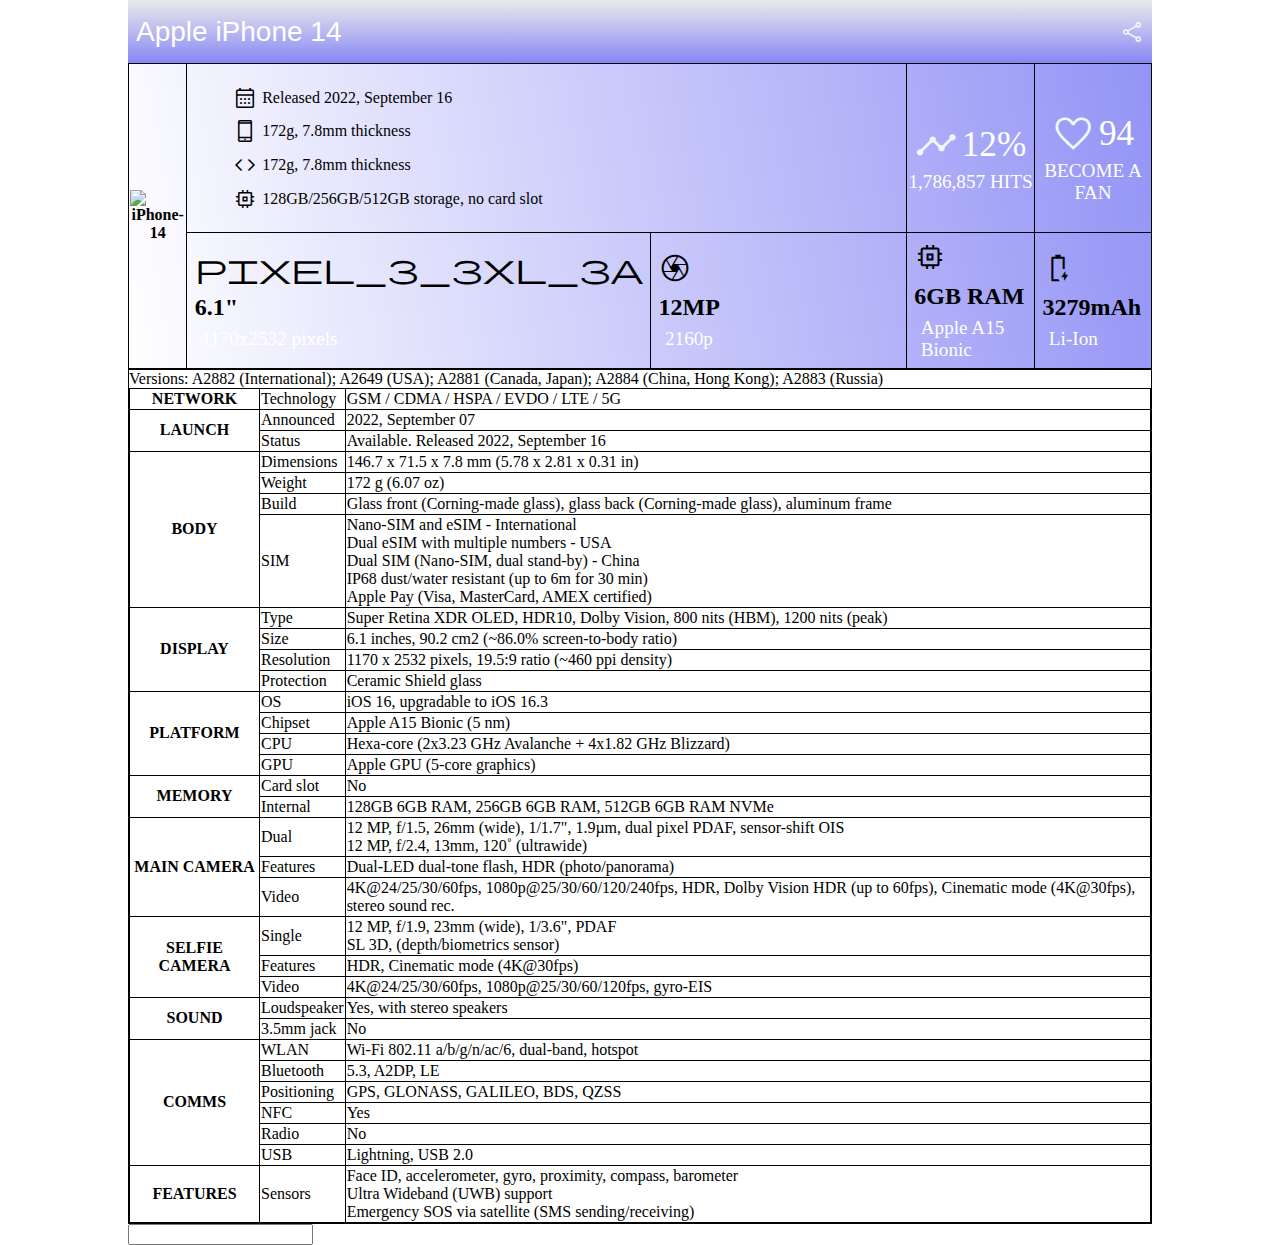
==== index.html @ 143f9861 "change file name of table.html to index.html" ====
<!DOCTYPE html>
<html lang="en">
  <head>
    <meta charset="UTF-8" />
    <meta http-equiv="X-UA-Compatible" content="IE=edge" />
    <meta name="viewport" content="width=device-width, initial-scale=1.0" />
    <title>Document</title>
    <link rel="stylesheet" href="./table.css" />
    <link
      rel="stylesheet"
      href="https://fonts.googleapis.com/css2?family=Material+Symbols+Outlined:opsz,wght,FILL,GRAD@20..48,100..700,0..1,-50..200"
    />
    <style>
      .material-symbols-outlined {
        font-variation-settings: "FILL" 0, "wght" 400, "GRAD" 0, "opsz" 48;
      }
    </style>
  </head>
  <body>
    <div class="conatiner">
      <div class="brand-name">
        <h1>Apple iPhone 14</h1>
        <span
          class="material-symbols-outlined"
          style="color: aliceblue; padding-right: 0.5rem"
        >
          share
        </span>
      </div>
      <div class="table-container">
        <table style="width: 100%">
          <tr>
            <th rowspan="2">
              <!-- <div style="object-fit: contain;width: 100%;height: auto;"> -->
              <img
                src="https://fdn2.gsmarena.com/vv/bigpic/apple-iphone-14.jpg"
                alt="iPhone-14"
              />
              <!-- </div> -->
            </th>
            <td colspan="2">
              <ul>
                <li>
                  <div class="details">
                    <span class="material-symbols-outlined">
                      calendar_month
                    </span>
                    <span>Released 2022, September 16</span>
                  </div>
                </li>
                <li>
                  <div class="details">
                    <span class="material-symbols-outlined">
                      phone_iphone
                    </span>
                    <span>172g, 7.8mm thickness</span>
                  </div>
                </li>
                <li>
                  <div class="details">
                    <span class="material-symbols-outlined"> code </span>
                    <span>172g, 7.8mm thickness</span>
                  </div>
                </li>
                <li>
                  <div class="details">
                    <span class="material-symbols-outlined"> memory </span>
                    <span>128GB/256GB/512GB storage, no card slot</span>
                  </div>
                </li>
              </ul>
            </td>
            <td>
              <div class="sale">
                <div class="details popularity">
                  <span
                    class="material-symbols-outlined"
                    style="color: aliceblue; font-size: larger"
                  >
                    timeline
                  </span>
                  <span style="color: #fff">12%</span>
                </div>
                <p>1,786,857 HITS</p>
              </div>
            </td>
            <td>
              <div class="sale">
                <div class="details popularity">
                  <span
                    class="material-symbols-outlined"
                    style="color: aliceblue; font-size: larger"
                  >
                    favorite
                  </span>
                  <span style="color: #fff">94</span>
                </div>
                <p>BECOME A FAN</p>
              </div>
            </td>
          </tr>
          <tr>
            <td style="width: 25%">
              <div class="phone-spec">
                <span class="material-symbols-outlined" style="font-size: 2rem">
                  pixel_3_3xl_3a
                </span>
              </div>
              <div><h2 class="phone-spec">6.1"</h2></div>
              <div class="phone-spec">
                <p style="color: #fff; font-size: 1.2rem" class="phone-spec">
                  1170x2532 pixels
                </p>
              </div>
            </td>
            <td style="width: 25%">
              <div class="phone-spec">
                <span class="material-symbols-outlined" style="font-size: 2rem">
                  camera
                </span>
              </div>
              <div><h2 class="phone-spec">12MP</h2></div>
              <div class="phone-spec">
                <p style="color: #fff; font-size: 1.2rem" class="phone-spec">
                  2160p
                </p>
              </div>
            </td>
            <td>
              <div class="phone-spec">
                <span class="material-symbols-outlined" style="font-size: 2rem">
                  memory
                </span>
              </div>
              <div><h2 class="phone-spec">6GB RAM</h2></div>
              <div class="phone-spec">
                <p style="color: #fff; font-size: 1.2rem" class="phone-spec">
                  Apple A15 Bionic
                </p>
              </div>
            </td>
            <td>
              <div class="phone-spec">
                <span class="material-symbols-outlined" style="font-size: 2rem">
                  battery_charging_full
                </span>
              </div>
              <div><h2 class="phone-spec">3279mAh</h2></div>
              <div class="phone-spec">
                <p
                  style="color: #fff; font-size: 1.2rem"
                  class="phone-spec"
                  style="font-size: 2rem"
                >
                  Li-Ion
                </p>
              </div>
            </td>
          </tr>
        </table>
      </div>
      <div class="table-2">
        <p style="margin: 0">
          Versions: A2882 (International); A2649 (USA); A2881 (Canada, Japan);
          A2884 (China, Hong Kong); A2883 (Russia)
        </p>
        <table style="width: 100%">
          <tr>
            <th>NETWORK</th>
            <td>Technology</td>
            <td>GSM / CDMA / HSPA / EVDO / LTE / 5G</td>
          </tr>
          <tr>
            <th rowspan="2">LAUNCH</th>
            <td>Announced</td>
            <td>2022, September 07</td>
          </tr>
          <tr>
            <td>Status</td>
            <td>Available. Released 2022, September 16</td>
          </tr>
          <tr>
            <th rowspan="4">BODY</th>
            <td>Dimensions</td>
            <td>146.7 x 71.5 x 7.8 mm (5.78 x 2.81 x 0.31 in)</td>
          </tr>
          <tr>
            <td>Weight</td>
            <td>172 g (6.07 oz)</td>
          </tr>
          <tr>
            <td>Build</td>
            <td>
              Glass front (Corning-made glass), glass back (Corning-made glass),
              aluminum frame
            </td>
          </tr>
          <tr>
            <td>SIM</td>
            <td>
              <div>
                <p style="margin: 0">Nano-SIM and eSIM - International</p>
              </div>
              <div>
                <p style="margin: 0">Dual eSIM with multiple numbers - USA</p>
              </div>
              <div>
                <p style="margin: 0">
                  Dual SIM (Nano-SIM, dual stand-by) - China
                </p>
              </div>
              <div>
                <p style="margin: 0">
                  IP68 dust/water resistant (up to 6m for 30 min)
                </p>
              </div>
              <div>
                <p style="margin: 0">
                  Apple Pay (Visa, MasterCard, AMEX certified)
                </p>
              </div>
            </td>
          </tr>
          <tr>
            <th rowspan="4">DISPLAY</th>
            <td>Type</td>
            <td>
              Super Retina XDR OLED, HDR10, Dolby Vision, 800 nits (HBM), 1200
              nits (peak)
            </td>
          </tr>
          <tr>
            <td>Size</td>
            <td>6.1 inches, 90.2 cm2 (~86.0% screen-to-body ratio)</td>
          </tr>
          <tr>
            <td>Resolution</td>
            <td>1170 x 2532 pixels, 19.5:9 ratio (~460 ppi density)</td>
          </tr>
          <tr>
            <td>Protection</td>
            <td>Ceramic Shield glass</td>
          </tr>
          <tr>
            <th rowspan="4">PLATFORM</th>
            <td>OS</td>
            <td>iOS 16, upgradable to iOS 16.3</td>
          </tr>
          <tr>
            <td>Chipset</td>
            <td>Apple A15 Bionic (5 nm)</td>
          </tr>
          <tr>
            <td>CPU</td>
            <td>Hexa-core (2x3.23 GHz Avalanche + 4x1.82 GHz Blizzard)</td>
          </tr>
          <tr>
            <td>GPU</td>
            <td>Apple GPU (5-core graphics)</td>
          </tr>
          <tr>
            <th rowspan="2">MEMORY</th>
            <td>Card slot</td>
            <td>No</td>
          </tr>
          <tr>
            <td>Internal</td>
            <td>128GB 6GB RAM, 256GB 6GB RAM, 512GB 6GB RAM NVMe</td>
          </tr>
          <tr>
            <th rowspan="3">MAIN CAMERA</th>
            <td>Dual</td>
            <td>
              <div>
                <p style="margin: 0">
                  12 MP, f/1.5, 26mm (wide), 1/1.7", 1.9µm, dual pixel PDAF,
                  sensor-shift OIS
                </p>
              </div>
              <div>
                <p style="margin: 0">12 MP, f/2.4, 13mm, 120˚ (ultrawide)</p>
              </div>
            </td>
          </tr>
          <tr>
            <td>Features</td>
            <td>Dual-LED dual-tone flash, HDR (photo/panorama)</td>
          </tr>
          <tr>
            <td>Video</td>
            <td>
              4K@24/25/30/60fps, 1080p@25/30/60/120/240fps, HDR, Dolby Vision
              HDR (up to 60fps), Cinematic mode (4K@30fps), stereo sound rec.
            </td>
          </tr>
          <tr>
            <th rowspan="3">SELFIE CAMERA</th>
            <td>Single</td>
            <td>
              <div>
                <p style="margin: 0">12 MP, f/1.9, 23mm (wide), 1/3.6", PDAF</p>
              </div>
              <div>
                <p style="margin: 0">SL 3D, (depth/biometrics sensor)</p>
              </div>
            </td>
          </tr>
          <tr>
            <td>Features</td>
            <td>HDR, Cinematic mode (4K@30fps)</td>
          </tr>
          <tr>
            <td>Video</td>
            <td>4K@24/25/30/60fps, 1080p@25/30/60/120fps, gyro-EIS</td>
          </tr>
          <tr>
            <th rowspan="2">SOUND</th>
            <td>Loudspeaker</td>
            <td>Yes, with stereo speakers</td>
          </tr>
          <tr>
            <td>3.5mm jack</td>
            <td>No</td>
          </tr>
          <tr>
            <th rowspan="6">COMMS</th>
            <td>WLAN</td>
            <td>Wi-Fi 802.11 a/b/g/n/ac/6, dual-band, hotspot</td>
          </tr>
          <tr>
            <td>Bluetooth</td>
            <td>5.3, A2DP, LE</td>
          </tr>
          <tr>
            <td>Positioning</td>
            <td>GPS, GLONASS, GALILEO, BDS, QZSS</td>
          </tr>
          <tr>
            <td>NFC</td>
            <td>Yes</td>
          </tr>
          <tr>
            <td>Radio</td>
            <td>No</td>
          </tr>
          <tr>
            <td>USB</td>
            <td>Lightning, USB 2.0</td>
          </tr>
          <tr>
            <th>FEATURES</th>
            <td>Sensors</td>
            <td>
              <div>
                <p style="margin: 0">
                  Face ID, accelerometer, gyro, proximity, compass, barometer
                </p>
              </div>
              <div>
                <p style="margin: 0">Ultra Wideband (UWB) support</p>
              </div>

              <div>
                <p style="margin: 0">
                  Emergency SOS via satellite (SMS sending/receiving)
                </p>
              </div>
            </td>
          </tr>
        </table>
      </div>
      <input type="number" />
    </div>
  </body>
</html>
---- table.css ----
body {
  margin: 0;
  padding: 0;
}

.conatiner {
  margin: 0 auto;
  width: 80vw;
}
input::-webkit-outer-spin-button,
input::-webkit-inner-spin-button {
  -webkit-appearance: none;
  margin: 0;
}
.brand-name {
  display: flex;
  background-image: linear-gradient(
    to bottom,
    rgba(37, 36, 36, 0.096),
    rgb(135, 135, 246)
  );
  justify-content: space-between;
  align-items: center;
}

.brand-name h1 {
  margin: 0;
  color: #fff;
  font: 300 28px/47px Google-Oswald, Arial, sans-serif;
  padding: 0.5rem;
}

table,
td,
th {
  border: 1px solid black;
  border-collapse: collapse;
}
.table-container {
  background-image: linear-gradient(80deg, #fff, #9494f6);
}
.table-container th > img {
  width: 100%;
  object-fit: contain;
  height: auto;
}

ul {
  list-style: none;
}

.details {
  display: flex;
  align-items: center;
  gap: 5px;
  padding: 0.3rem;
}
.popularity {
  margin-top: 1rem;
  justify-content: center;
  font-size: 2.2rem;
}
.sale {
  text-align: center;
}
.sale p {
  font-size: 1.2rem;
  font-weight: 400;
  color: #fff;
  margin: 0;
}
.phone-spec {
  margin: 0.4rem;
}
.table-2 {
  border-left: 1px solid black;
  border-bottom: 1px solid black;
  border-right: 1px solid black;
  border-top: 1px solid black;
}
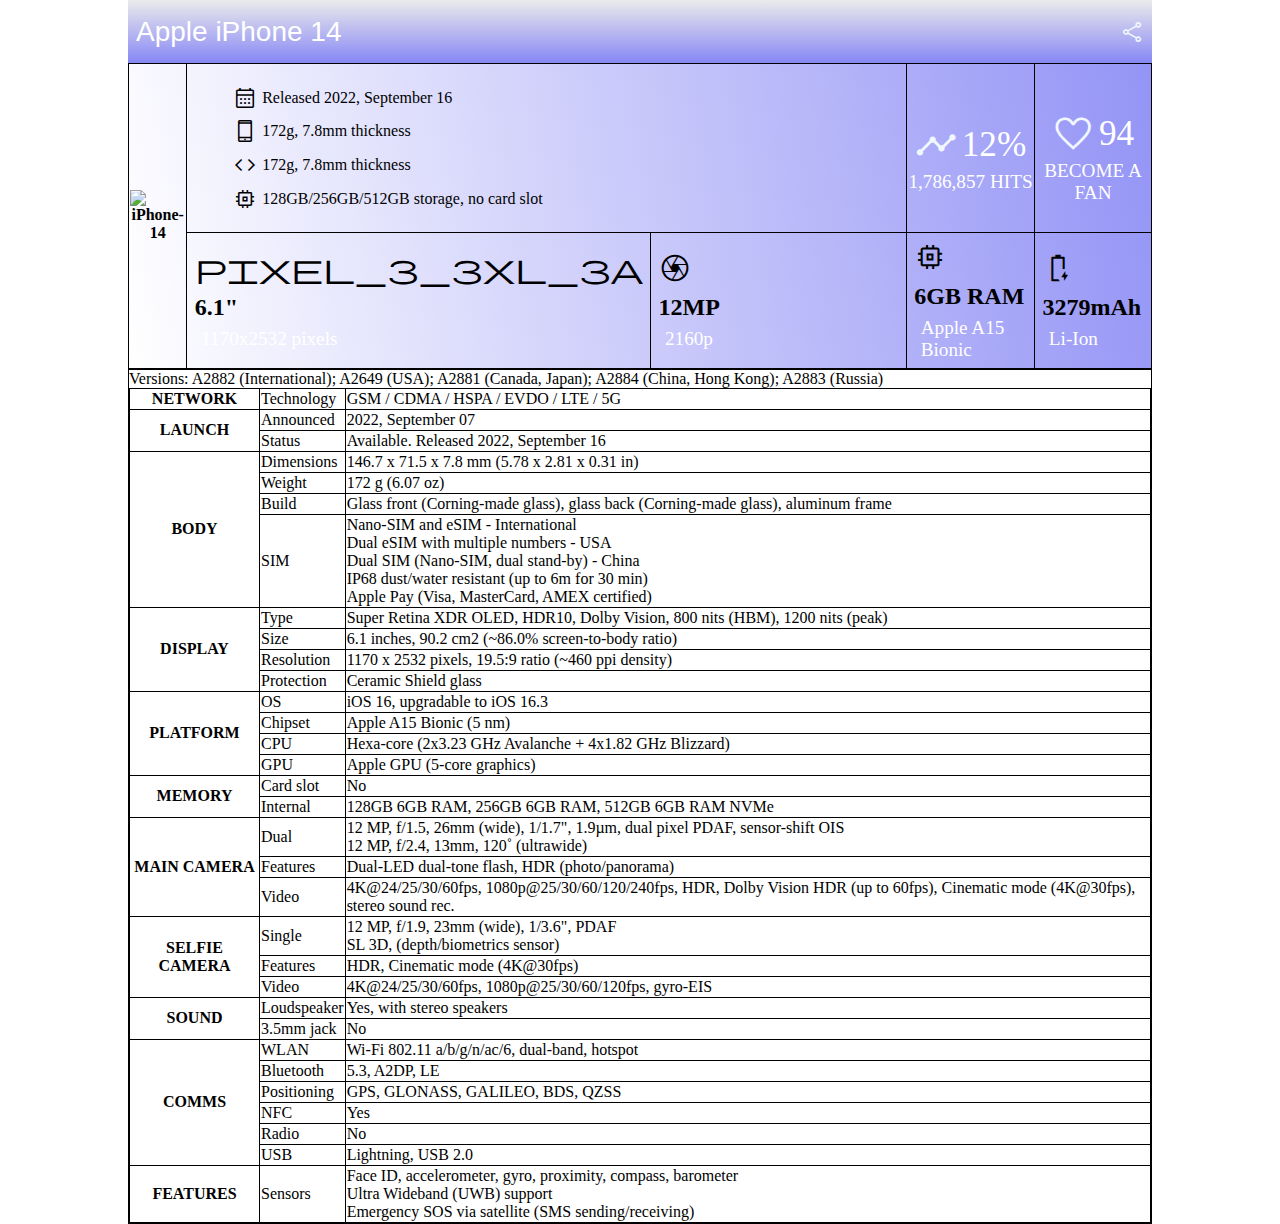
==== commit 13a5b9b1: "delete input field" ====
--- a/index.html
+++ b/index.html
@@ -369,7 +369,6 @@
           </tr>
         </table>
       </div>
-      <input type="number" />
     </div>
   </body>
 </html>
